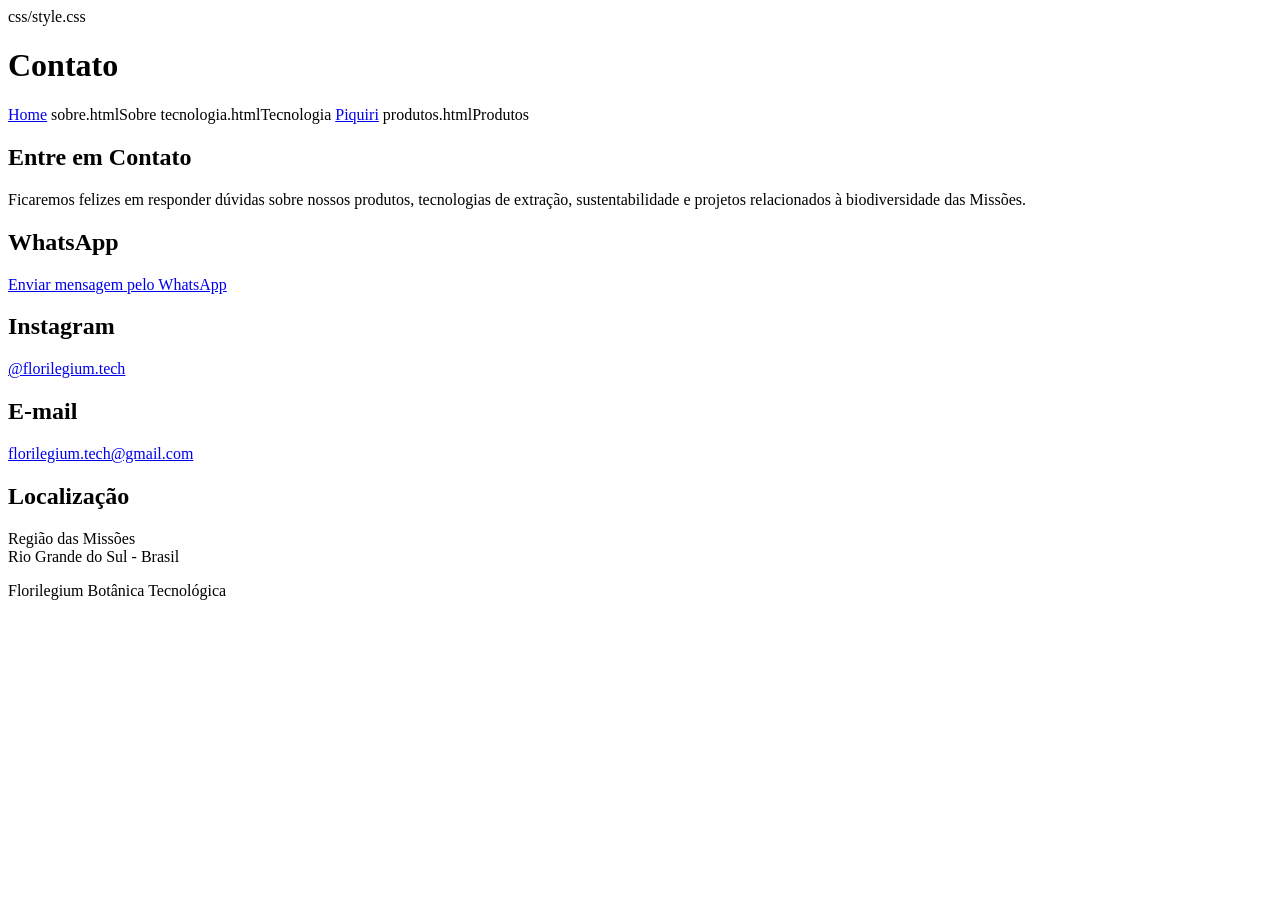
==== contato.html @ 943a7217 "Primeira versão do site institucional Florilegium" ====
<!DOCTYPE html>
<html lang="pt-BR">

<head>
    <meta charset="UTF-8">
    <meta name="viewport" content="width=device-width, initial-scale=1.0">
    <title>Contato | Florilegium</title>

    css/style.css
</head>

<body>

<header>

    <h1>Contato</h1>

    <nav>
        <a href="index.html">Home</a>
        sobre.htmlSobre</a>
        tecnologia.htmlTecnologia</a>
        <a href="piquiri.html">Piquiri</a>
        produtos.htmlProdutos</a>
    </nav>

</header>

<section>

    <h2>Entre em Contato</h2>

    <p>
        Ficaremos felizes em responder dúvidas sobre nossos produtos,
        tecnologias de extração, sustentabilidade e projetos relacionados à
        biodiversidade das Missões.
    </p>

</section>

<section>

    <h2>WhatsApp</h2>

    <p>
        <a href="https://wa.me/5555992174574" target="_blank">
            Enviar mensagem pelo WhatsApp
        </a>
    </p>

</section>

<section>

    <h2>Instagram</h2>

    <p>
        <a href="https://instagram.com/florilegium.tech" target="_blank">
            @florilegium.tech
        </a>
    </p>

</section>

<section>

    <h2>E-mail</h2>

    <p>
        <a href="mailto:florilegium.tech@gmail.com">
            florilegium.tech@gmail.com
        </a>
    </p>

</section>

<section>

    <h2>Localização</h2>

    <p>
        Região das Missões<br>
        Rio Grande do Sul - Brasil
    </p>

</section>

<footer>

    <p>Florilegium Botânica Tecnológica</p>

</footer>

</body>

</html>
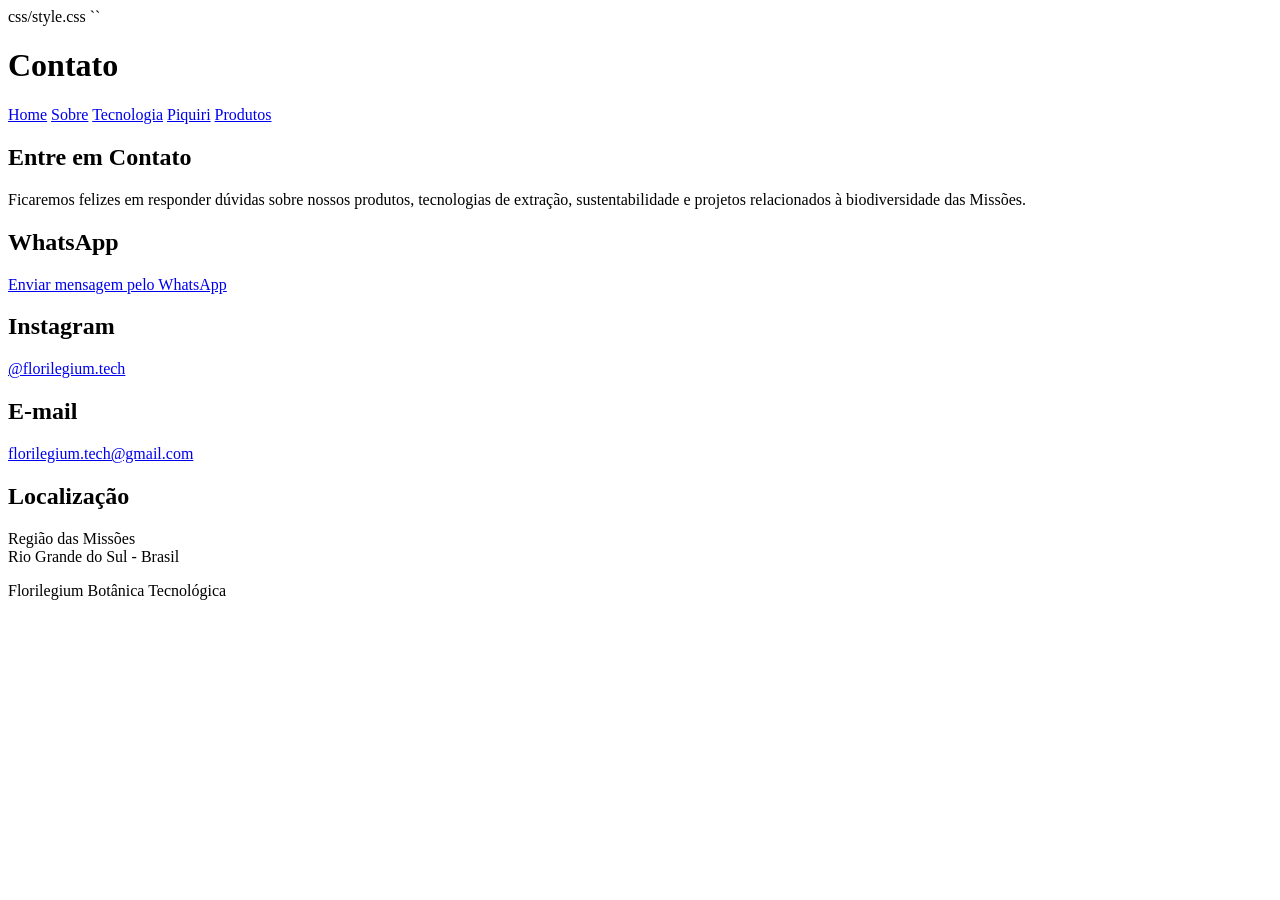
==== commit 8cba027d: "Site institucional Florilegium v1" ====
--- a/contato.html
+++ b/contato.html
@@ -7,6 +7,7 @@
     <title>Contato | Florilegium</title>
 
     css/style.css
+    ``
 </head>
 
 <body>
@@ -15,13 +16,14 @@
 
     <h1>Contato</h1>
 
-    <nav>
-        <a href="index.html">Home</a>
-        sobre.htmlSobre</a>
-        tecnologia.htmlTecnologia</a>
-        <a href="piquiri.html">Piquiri</a>
-        produtos.htmlProdutos</a>
-    </nav>
+<nav>
+	<a href="index.html">Home</a>
+	<a href="sobre.html">Sobre</a>
+	<a href="tecnologia.html">Tecnologia</a>
+	<a href="piquiri.html">Piquiri</a>
+	<a href="produtos.html">Produtos</a>
+</nav>
+
 
 </header>
 
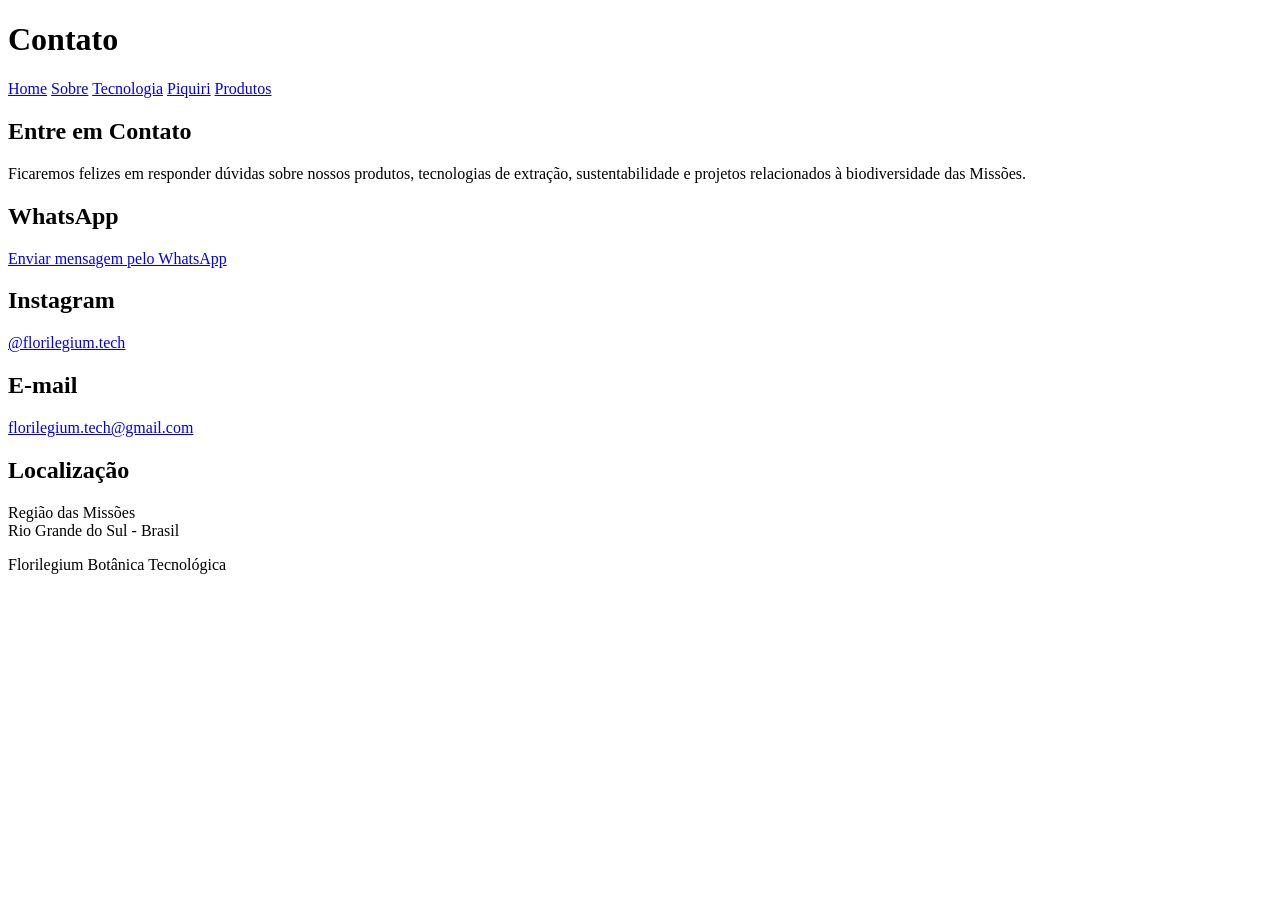
==== commit 8bcee88d: "Correção" ====
--- a/contato.html
+++ b/contato.html
@@ -6,8 +6,7 @@
     <meta name="viewport" content="width=device-width, initial-scale=1.0">
     <title>Contato | Florilegium</title>
 
-    css/style.css
-    ``
+    <link rel.css
 </head>
 
 <body>
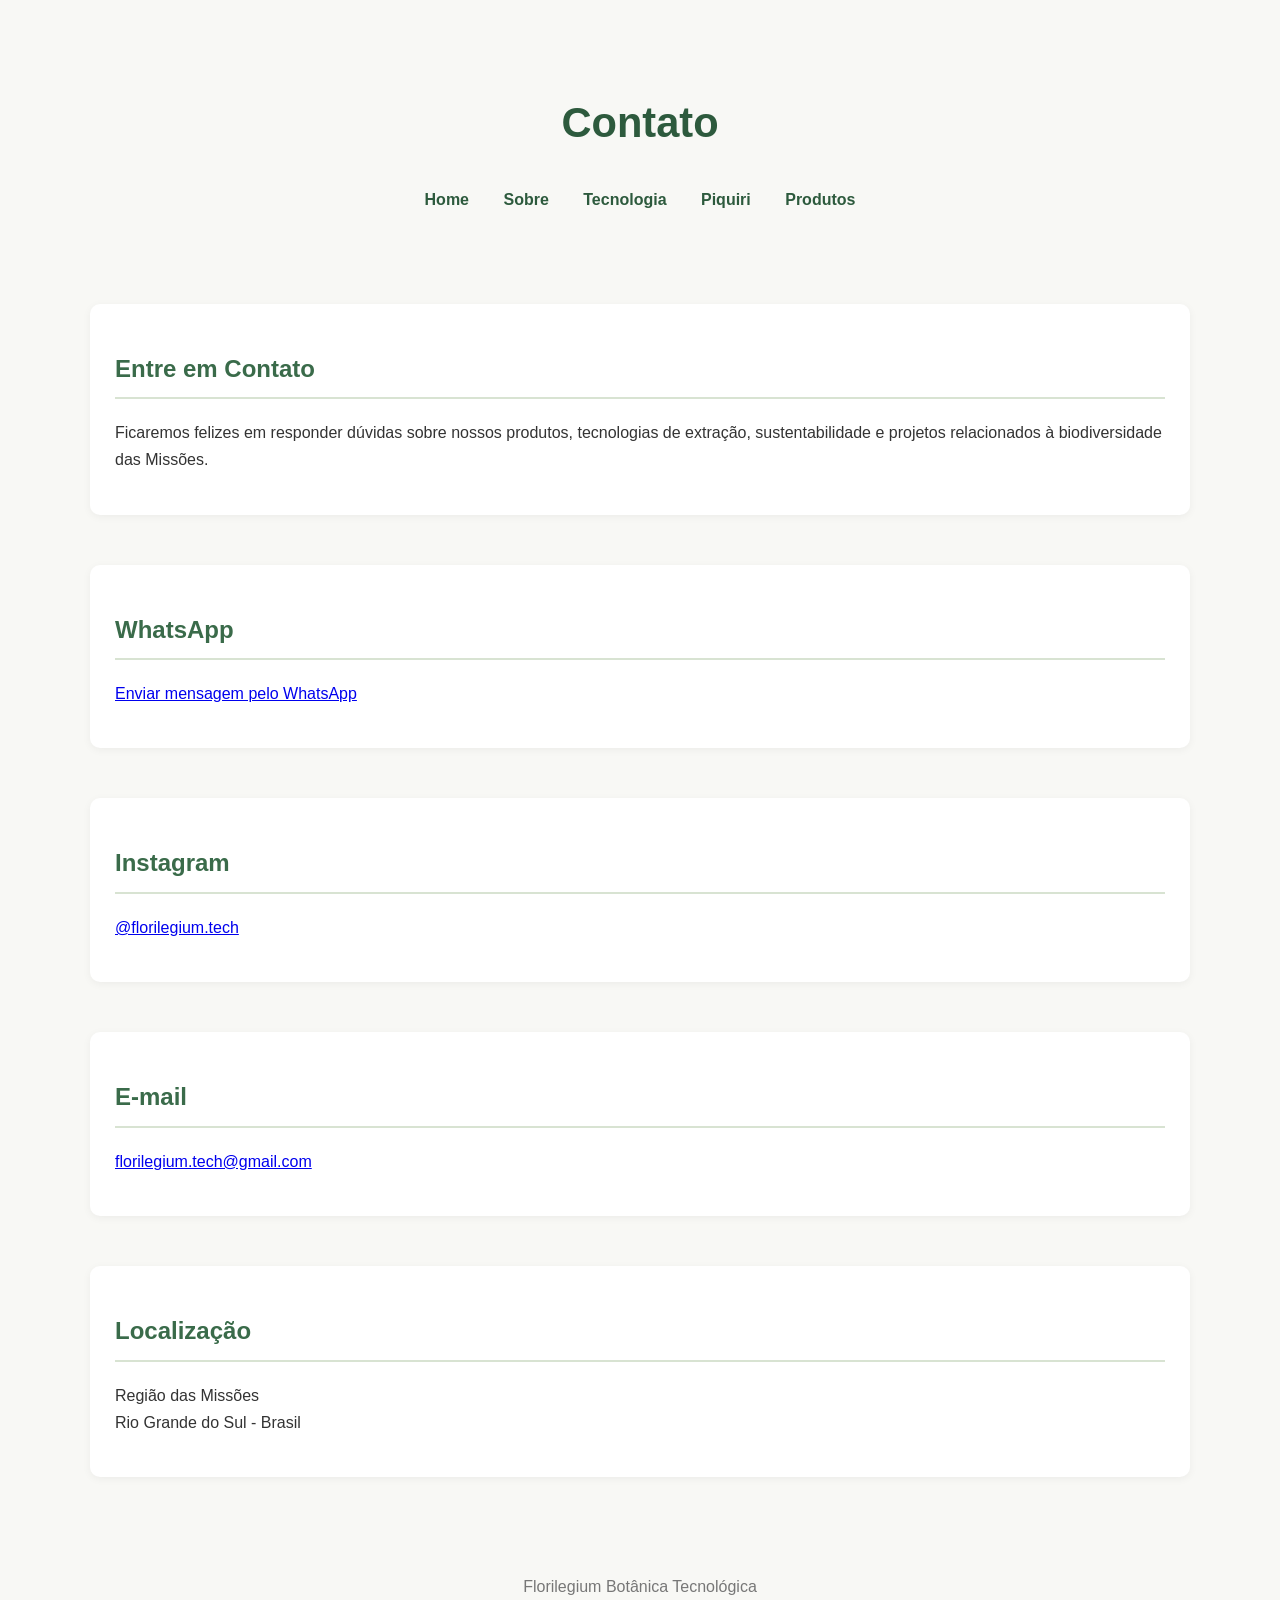
==== commit 875f7f6b: "Correções 2" ====
--- a/contato.html
+++ b/contato.html
@@ -6,7 +6,8 @@
     <meta name="viewport" content="width=device-width, initial-scale=1.0">
     <title>Contato | Florilegium</title>
 
-    <link rel.css
+    <link rel="stylesheet" href="css/style.css">
+
 </head>
 
 <body>
--- a/css/style.css
+++ b/css/style.css
@@ -0,0 +1,55 @@
+body {
+    font-family: Arial, Helvetica, sans-serif;
+    max-width: 1100px;
+    margin: auto;
+    padding: 20px;
+    line-height: 1.7;
+    background-color: #f8f8f5;
+    color: #333333;
+}
+
+header {
+    text-align: center;
+    padding: 40px 0;
+}
+
+h1 {
+    color: #2d5a3d;
+    font-size: 2.6rem;
+}
+
+h2 {
+    color: #3a6b4a;
+    border-bottom: 2px solid #d8e3d2;
+    padding-bottom: 8px;
+}
+
+nav {
+    margin-top: 25px;
+}
+
+nav a {
+    margin: 0 15px;
+    text-decoration: none;
+    color: #2d5a3d;
+    font-weight: bold;
+}
+
+nav a:hover {
+    color: #6a8c5a;
+}
+
+section {
+    margin-top: 50px;
+    background: white;
+    padding: 25px;
+    border-radius: 10px;
+    box-shadow: 0 2px 8px rgba(0,0,0,0.05);
+}
+
+footer {
+    margin-top: 60px;
+    text-align: center;
+    color: #777;
+    padding: 20px;
+}
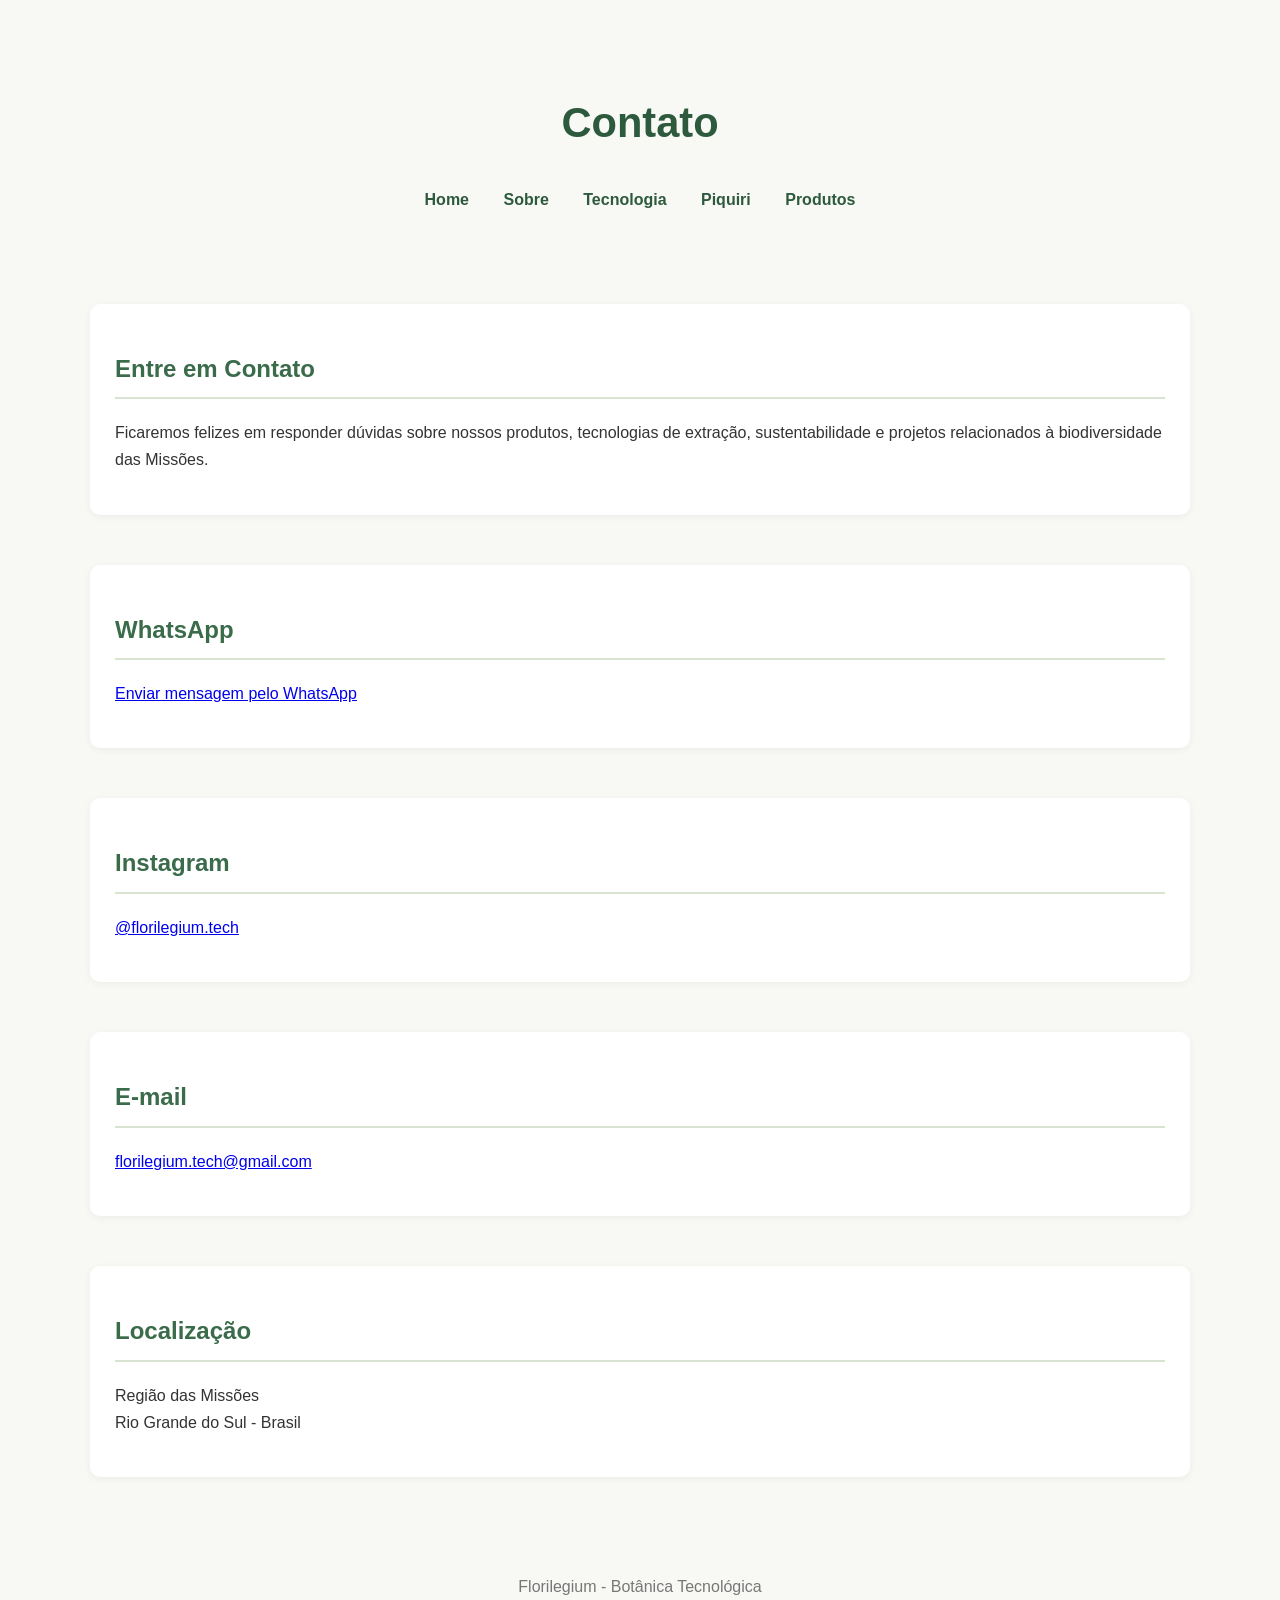
==== commit fca417ee: "Correção 3" ====
--- a/contato.html
+++ b/contato.html
@@ -88,7 +88,7 @@
 
 <footer>
 
-    <p>Florilegium Botânica Tecnológica</p>
+    <p>Florilegium - Botânica Tecnológica</p>
 
 </footer>
 
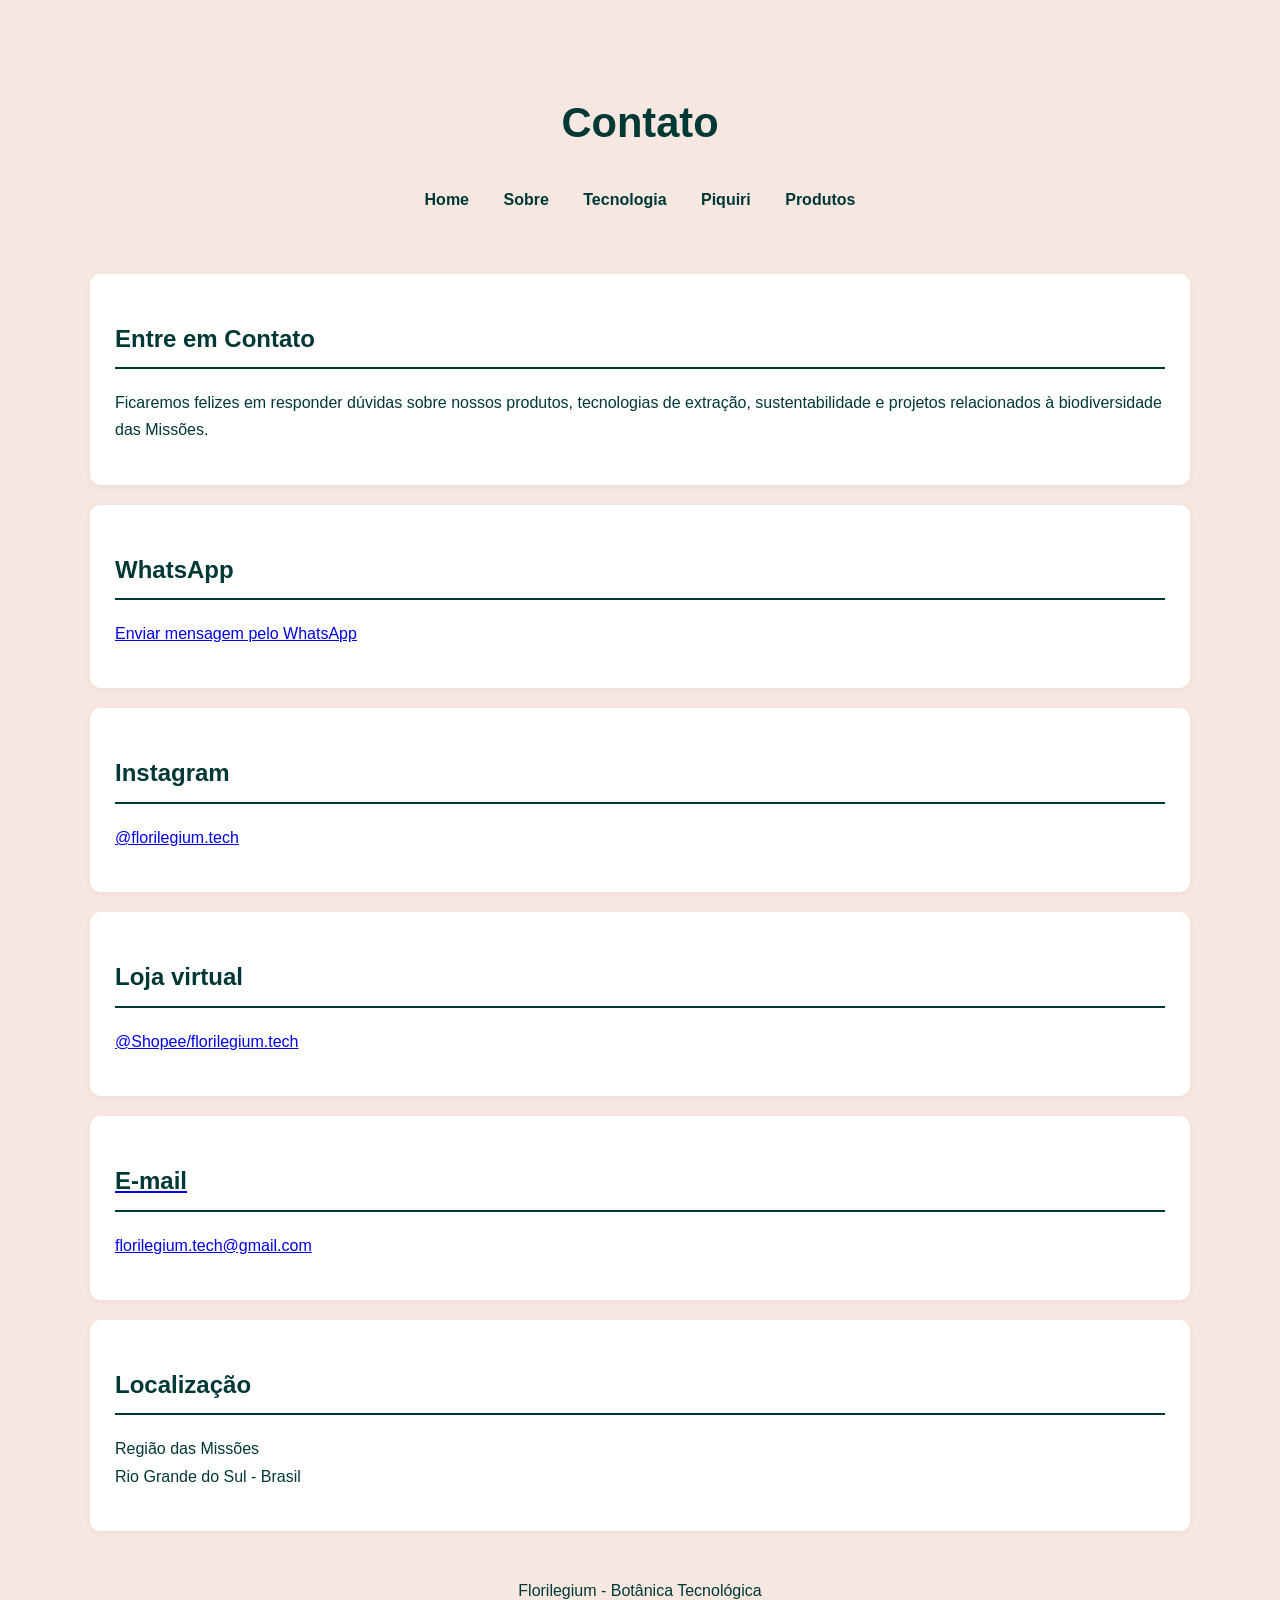
==== commit ffaf48be: "Correções 3" ====
--- a/contato.html
+++ b/contato.html
@@ -65,6 +65,18 @@
 
 <section>
 
+    <h2>Loja virtual</h2>
+
+    <p>
+        <a href="https://shopee.com.br/florilegium.tech" target="_blank">
+            @Shopee/florilegium.tech
+
+    </p>
+
+</section>
+
+<section>
+
     <h2>E-mail</h2>
 
     <p>
--- a/css/style.css
+++ b/css/style.css
@@ -4,8 +4,8 @@
     margin: auto;
     padding: 20px;
     line-height: 1.7;
-    background-color: #f8f8f5;
-    color: #333333;
+    background-color: #f6e7e0;
+    color: #003835;
 }
 
 header {
@@ -14,33 +14,33 @@
 }
 
 h1 {
-    color: #2d5a3d;
+    color: #003835;
     font-size: 2.6rem;
 }
 
 h2 {
-    color: #3a6b4a;
-    border-bottom: 2px solid #d8e3d2;
+    color: #003835;
+    border-bottom: 2px solid #003835;
     padding-bottom: 8px;
 }
 
 nav {
-    margin-top: 25px;
+    margin-top: 15px;
 }
 
 nav a {
     margin: 0 15px;
     text-decoration: none;
-    color: #2d5a3d;
+    color: #003835;
     font-weight: bold;
 }
 
 nav a:hover {
-    color: #6a8c5a;
+    color: #003835;
 }
 
 section {
-    margin-top: 50px;
+    margin-top: 20px;
     background: white;
     padding: 25px;
     border-radius: 10px;
@@ -48,8 +48,17 @@
 }
 
 footer {
-    margin-top: 60px;
+    margin-top: 10px;
     text-align: center;
-    color: #777;
+    color: #003835;
     padding: 20px;
 }
+
+
+img{
+    display:block;
+    margin:auto auto;
+    border-radius:auto;
+    max-width:100%;
+}
+
